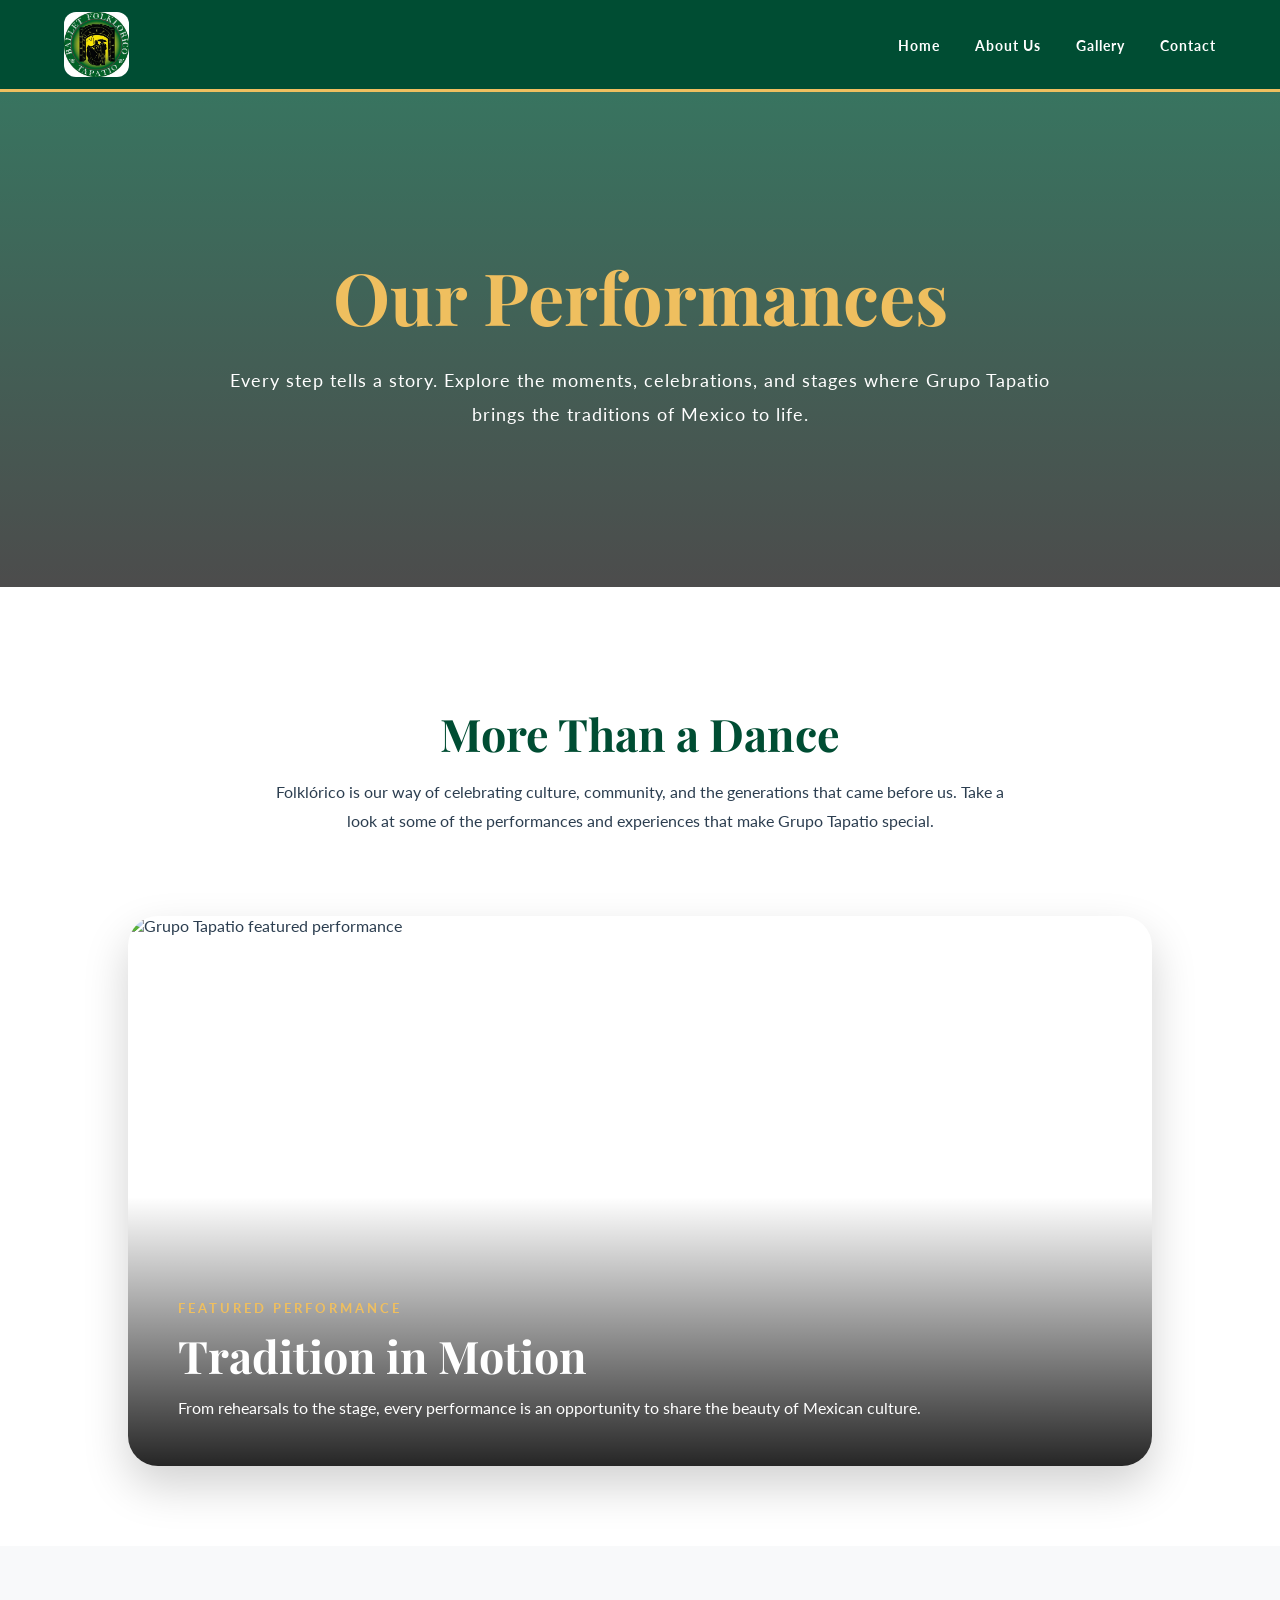
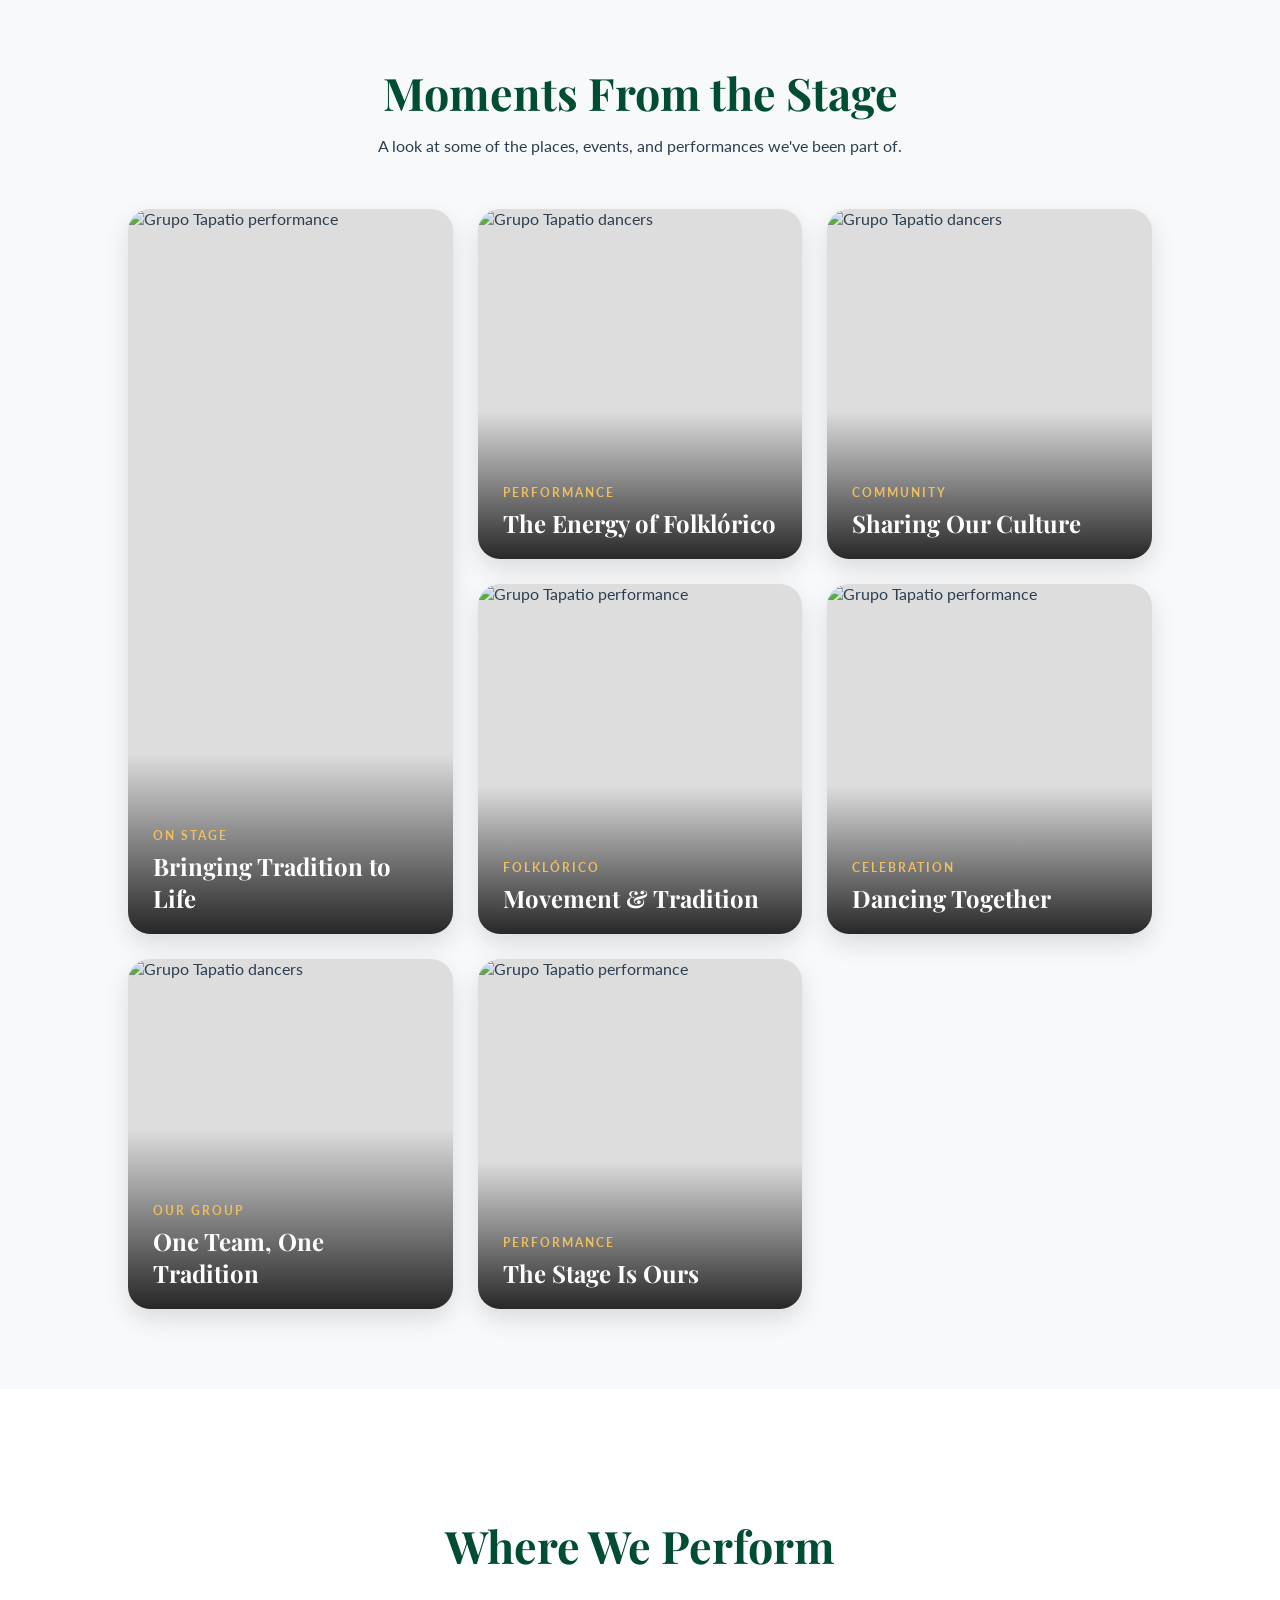
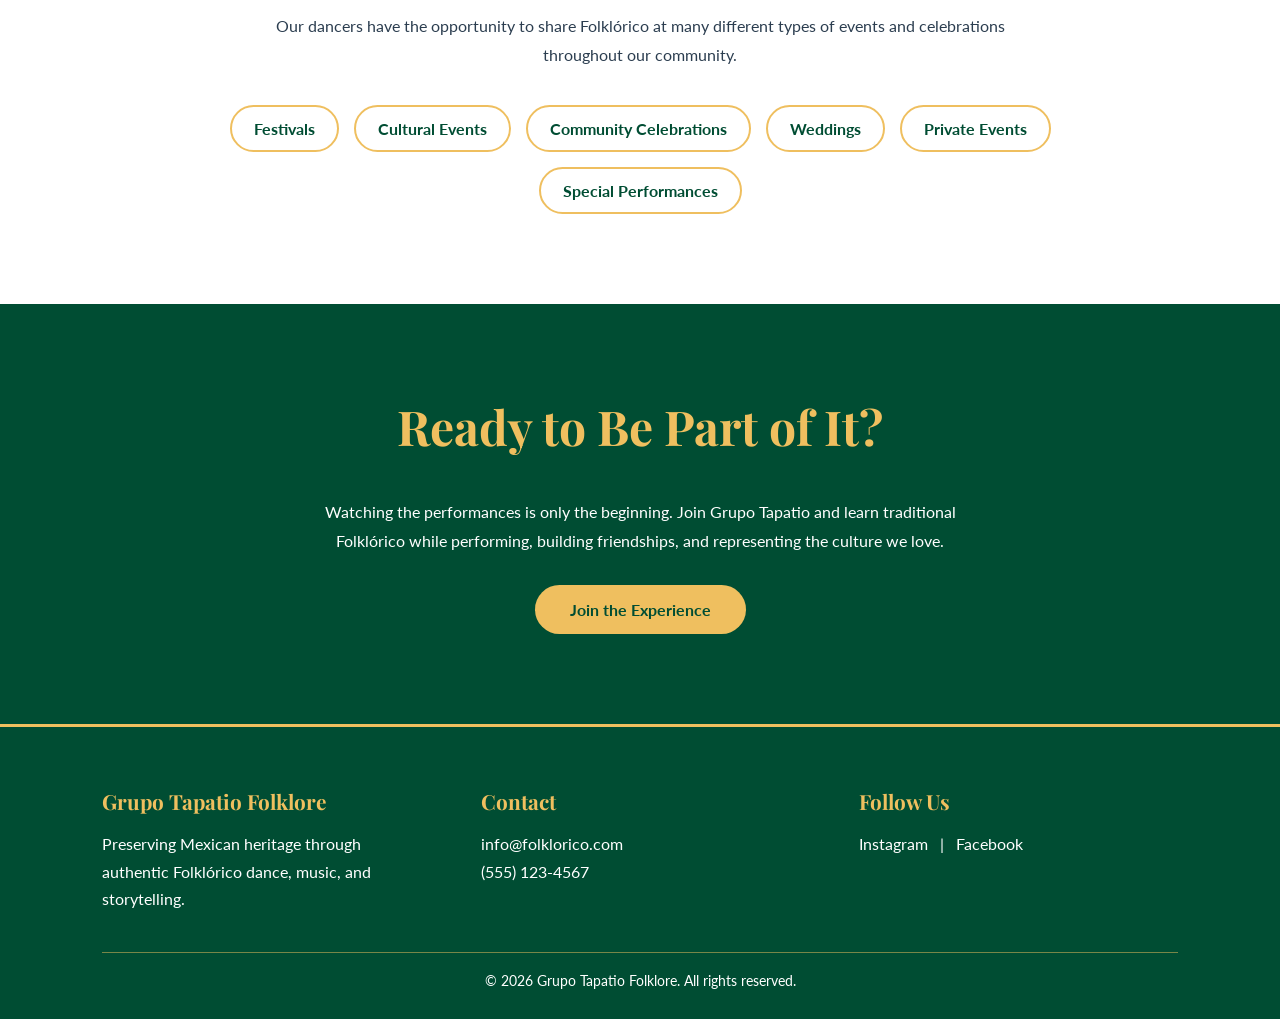
==== gallery.html @ d7c3dd2e "Update and rename style.css to gallery.html" ====
<!DOCTYPE html>
<html lang="en">

<head>

    <meta charset="UTF-8">

    <title>Gallery | Grupo Tapatio Folklore</title>

    <meta name="viewport" content="width=device-width, initial-scale=1.0">

    <!-- Favicon -->
    <link rel="icon" type="image/png" href="favicon.png">

    <!-- Fonts -->
    <link href="https://fonts.googleapis.com/css2?family=Playfair+Display:ital,wght@0,700;1,700&family=Lato:wght@300;400;700&display=swap" rel="stylesheet">


    <style>

        /* =====================================================
           GENERAL
           ===================================================== */

        :root {
            --emerald-green: #004d33;
            --champagne-gold: #efbf5f;
            --slate-silver: #f8f9fa;
            --deep-slate: #2c3e50;
            --white: #ffffff;
            --rounded: 25px;
        }

        * {
            box-sizing: border-box;
        }

        html {
            scroll-behavior: smooth;
        }

        body {
            font-family: 'Lato', sans-serif;
            margin: 0;
            color: var(--deep-slate);
            background: white;
        }


        /* =====================================================
           NAVIGATION
           ===================================================== */

        header {
            background: var(--emerald-green);
            padding: 12px 5%;
            display: flex;
            align-items: center;
            justify-content: space-between;
            border-bottom: 3px solid var(--champagne-gold);
            position: sticky;
            top: 0;
            z-index: 1000;
        }

        .logo-container {
            display: flex;
            align-items: center;
        }

        .logo-container img {
            height: 65px;
            width: auto;
            border-radius: 12px;
            display: block;
        }

        nav {
            display: flex;
            align-items: center;
        }

        nav ul {
            list-style: none;
            display: flex;
            align-items: center;
            gap: 35px;
            margin: 0;
            padding: 0;
        }

        nav li {
            margin: 0;
            padding: 0;
        }

        nav a {
            color: white;
            text-decoration: none;
            font-weight: 700;
            font-size: 0.9rem;
            letter-spacing: 1px;
            padding: 10px 0;
            position: relative;
            transition: 0.3s ease;
        }

        nav a:hover {
            color: var(--champagne-gold);
        }

        nav a::after {
            content: "";
            position: absolute;
            left: 0;
            bottom: 0;
            width: 0;
            height: 2px;
            background: var(--champagne-gold);
            transition: 0.3s ease;
        }

        nav a:hover::after {
            width: 100%;
        }


        /* =====================================================
           GALLERY HERO
           ===================================================== */

        .gallery-hero {
            min-height: 55vh;
            background:
                linear-gradient(
                    rgba(0, 77, 51, 0.78),
                    rgba(0, 0, 0, 0.70)
                ),
                url("gallery-hero.jpg");

            background-size: cover;
            background-position: center;

            display: flex;
            align-items: center;
            justify-content: center;

            text-align: center;
            color: white;
            padding: 60px 20px;
        }

        .gallery-hero-content {
            max-width: 850px;
        }

        .gallery-hero h1 {
            font-family: 'Playfair Display', serif;
            color: var(--champagne-gold);
            font-size: 4.5rem;
            margin: 0 0 20px;
        }

        .gallery-hero p {
            font-size: 1.15rem;
            line-height: 1.8;
            letter-spacing: 1px;
            margin: 0;
        }


        /* =====================================================
           INTRODUCTION
           ===================================================== */

        .gallery-intro {
            padding: 80px 10% 50px;
            text-align: center;
        }

        .gallery-intro h2 {
            font-family: 'Playfair Display', serif;
            color: var(--emerald-green);
            font-size: 2.8rem;
            margin-bottom: 15px;
        }

        .gallery-intro p {
            max-width: 750px;
            margin: 0 auto;
            line-height: 1.8;
            font-size: 1rem;
        }


        /* =====================================================
           FEATURED PERFORMANCE
           ===================================================== */

        .featured-performance {
            padding: 30px 10% 80px;
        }

        .featured-box {
            position: relative;
            max-width: 1200px;
            margin: auto;
            height: 550px;
            overflow: hidden;
            border-radius: 30px;
            box-shadow: 0 20px 45px rgba(0,0,0,0.18);
        }

        .featured-box img {
            width: 100%;
            height: 100%;
            object-fit: cover;
            display: block;
            transition: transform 0.7s ease;
        }

        .featured-box:hover img {
            transform: scale(1.05);
        }

        .featured-overlay {
            position: absolute;
            left: 0;
            right: 0;
            bottom: 0;

            padding: 100px 50px 45px;

            background: linear-gradient(
                transparent,
                rgba(0,0,0,0.85)
            );

            color: white;
        }

        .featured-overlay span {
            color: var(--champagne-gold);
            font-weight: 700;
            letter-spacing: 3px;
            font-size: 0.8rem;
        }

        .featured-overlay h2 {
            color: white;
            font-family: 'Playfair Display', serif;
            font-size: 2.8rem;
            margin: 10px 0;
        }

        .featured-overlay p {
            margin: 0;
            line-height: 1.6;
        }


        /* =====================================================
           PERFORMANCE GALLERY
           ===================================================== */

        .performance-section {
            background: var(--slate-silver);
            padding: 80px 10%;
        }

        .section-title {
            text-align: center;
            margin-bottom: 50px;
        }

        .section-title h2 {
            font-family: 'Playfair Display', serif;
            color: var(--emerald-green);
            font-size: 2.8rem;
            margin-bottom: 10px;
        }

        .section-title p {
            margin: auto;
            max-width: 650px;
            line-height: 1.7;
        }


        /* =====================================================
           PHOTO GRID
           ===================================================== */

        .photo-grid {
            max-width: 1200px;
            margin: auto;

            display: grid;

            grid-template-columns:
                repeat(3, 1fr);

            gap: 25px;
        }


        /* PHOTO CARD */

        .photo-card {
            position: relative;
            height: 350px;
            overflow: hidden;
            border-radius: 22px;
            background: #ddd;
            box-shadow: 0 10px 25px rgba(0,0,0,0.12);
        }

        .photo-card.large {
            grid-row: span 2;
            height: 725px;
        }

        .photo-card img {
            width: 100%;
            height: 100%;
            object-fit: cover;
            display: block;

            transition:
                transform 0.6s ease;
        }

        .photo-card:hover img {
            transform: scale(1.08);
        }


        /* PHOTO OVERLAY */

        .photo-overlay {
            position: absolute;
            left: 0;
            right: 0;
            bottom: 0;

            padding: 70px 25px 25px;

            background: linear-gradient(
                transparent,
                rgba(0,0,0,0.85)
            );

            color: white;

            transform: translateY(5px);
            transition: 0.3s ease;
        }

        .photo-card:hover .photo-overlay {
            transform: translateY(0);
        }

        .photo-overlay span {
            color: var(--champagne-gold);
            font-size: 0.75rem;
            font-weight: 700;
            letter-spacing: 2px;
        }

        .photo-overlay h3 {
            font-family: 'Playfair Display', serif;
            font-size: 1.5rem;
            margin: 7px 0 0;
        }


        /* =====================================================
           EVENTS SECTION
           ===================================================== */

        .events-section {
            padding: 90px 10%;
            text-align: center;
        }

        .events-section h2 {
            font-family: 'Playfair Display', serif;
            color: var(--emerald-green);
            font-size: 2.8rem;
        }

        .events-section p {
            max-width: 750px;
            margin: auto;
            line-height: 1.8;
        }

        .event-tags {
            margin-top: 35px;

            display: flex;
            justify-content: center;
            flex-wrap: wrap;
            gap: 15px;
        }

        .event-tag {
            border: 2px solid var(--champagne-gold);
            color: var(--emerald-green);
            padding: 12px 22px;
            border-radius: 50px;
            font-weight: 700;
        }


        /* =====================================================
           JOIN SECTION
           ===================================================== */

        .join-section {
            background: var(--emerald-green);
            color: white;
            padding: 90px 10%;
            text-align: center;
        }

        .join-section h2 {
            color: var(--champagne-gold);
            font-family: 'Playfair Display', serif;
            font-size: 3rem;
            margin-top: 0;
        }

        .join-section p {
            max-width: 700px;
            margin: 0 auto;
            line-height: 1.8;
        }

        .join-button {
            display: inline-block;
            margin-top: 30px;

            background: var(--champagne-gold);
            color: var(--emerald-green);

            padding: 15px 35px;
            border-radius: 50px;

            text-decoration: none;
            font-weight: 700;

            transition: 0.3s ease;
        }

        .join-button:hover {
            background: white;
            transform: translateY(-3px);
        }


        /* =====================================================
           FOOTER
           ===================================================== */

        footer {
            background: var(--emerald-green);
            color: white;
            padding: 60px 8% 30px;
            border-top: 3px solid var(--champagne-gold);
        }

        .footer-grid {
            max-width: 1200px;
            margin: 0 auto;

            display: grid;
            grid-template-columns: repeat(3, 1fr);

            gap: 60px;
        }

        .footer-grid h4 {
            color: var(--champagne-gold);
            font-family: 'Playfair Display', serif;
            font-size: 1.3rem;
            margin: 0 0 15px;
        }

        .footer-grid p {
            color: white;
            line-height: 1.7;
            margin: 0;
        }

        .footer-grid a {
            color: white;
            text-decoration: none;
            transition: 0.3s ease;
        }

        .footer-grid a:hover {
            color: var(--champagne-gold);
        }

        .footer-bottom {
            max-width: 1200px;
            margin: 40px auto 0;
            padding-top: 20px;

            border-top:
                1px solid
                rgba(239,191,95,0.5);

            text-align: center;
            font-size: 0.85rem;
        }


        /* =====================================================
           MOBILE
           ===================================================== */

        @media (max-width: 768px) {

            header {
                flex-direction: column;
                gap: 15px;
            }

            .logo-container img {
                height: 60px;
            }

            nav ul {
                gap: 18px;
                flex-wrap: wrap;
                justify-content: center;
            }

            nav a {
                font-size: 0.75rem;
            }

            .gallery-hero h1 {
                font-size: 3rem;
            }

            .gallery-hero {
                min-height: 45vh;
            }

            .featured-box {
                height: 400px;
            }

            .featured-overlay {
                padding: 80px 25px 30px;
            }

            .featured-overlay h2 {
                font-size: 2rem;
            }

            .photo-grid {
                grid-template-columns: 1fr;
            }

            .photo-card,
            .photo-card.large {
                height: 350px;
                grid-row: auto;
            }

            .footer-grid {
                grid-template-columns: 1fr;
                text-align: center;
                gap: 30px;
            }

        }

    </style>

</head>


<body>


    <!-- =====================================================
         NAVIGATION
         ===================================================== -->

    <header>

        <div class="logo-container">

            <img
                src="Logo Tapatio.jpg"
                alt="Grupo Tapatio Folklore Logo">

        </div>


        <nav>

            <ul>

                <li>
                    <a href="index.html">
                        Home
                    </a>
                </li>

                <li>
                    <a href="about.html">
                        About Us
                    </a>
                </li>

                <li>
                    <a href="gallery.html">
                        Gallery
                    </a>
                </li>

                <li>
                    <a href="contact.html">
                        Contact
                    </a>
                </li>

            </ul>

        </nav>

    </header>


    <!-- =====================================================
         GALLERY HERO
         ===================================================== -->

    <section class="gallery-hero">

        <div class="gallery-hero-content">

            <h1>
                Our Performances
            </h1>

            <p>
                Every step tells a story. Explore the moments,
                celebrations, and stages where Grupo Tapatio
                brings the traditions of Mexico to life.
            </p>

        </div>

    </section>


    <!-- =====================================================
         INTRODUCTION
         ===================================================== -->

    <section class="gallery-intro">

        <h2>
            More Than a Dance
        </h2>

        <p>
            Folklórico is our way of celebrating culture,
            community, and the generations that came before us.
            Take a look at some of the performances and
            experiences that make Grupo Tapatio special.
        </p>

    </section>


    <!-- =====================================================
         FEATURED PERFORMANCE
         ===================================================== -->

    <section class="featured-performance">

        <div class="featured-box">

            <img
                src="gallery-featured.jpg"
                alt="Grupo Tapatio featured performance">

            <div class="featured-overlay">

                <span>
                    FEATURED PERFORMANCE
                </span>

                <h2>
                    Tradition in Motion
                </h2>

                <p>
                    From rehearsals to the stage, every
                    performance is an opportunity to share
                    the beauty of Mexican culture.
                </p>

            </div>

        </div>

    </section>


    <!-- =====================================================
         PERFORMANCE GALLERY
         ===================================================== -->

    <section class="performance-section">

        <div class="section-title">

            <h2>
                Moments From the Stage
            </h2>

            <p>
                A look at some of the places, events,
                and performances we've been part of.
            </p>

        </div>


        <div class="photo-grid">


            <!-- LARGE PHOTO -->

            <div class="photo-card large">

                <img
                    src="gallery1.jpg"
                    alt="Grupo Tapatio performance">

                <div class="photo-overlay">

                    <span>
                        ON STAGE
                    </span>

                    <h3>
                        Bringing Tradition to Life
                    </h3>

                </div>

            </div>


            <!-- PHOTO 2 -->

            <div class="photo-card">

                <img
                    src="gallery2.jpg"
                    alt="Grupo Tapatio dancers">

                <div class="photo-overlay">

                    <span>
                        PERFORMANCE
                    </span>

                    <h3>
                        The Energy of Folklórico
                    </h3>

                </div>

            </div>


            <!-- PHOTO 3 -->

            <div class="photo-card">

                <img
                    src="gallery3.jpg"
                    alt="Grupo Tapatio dancers">

                <div class="photo-overlay">

                    <span>
                        COMMUNITY
                    </span>

                    <h3>
                        Sharing Our Culture
                    </h3>

                </div>

            </div>


            <!-- PHOTO 4 -->

            <div class="photo-card">

                <img
                    src="gallery4.jpg"
                    alt="Grupo Tapatio performance">

                <div class="photo-overlay">

                    <span>
                        FOLKLÓRICO
                    </span>

                    <h3>
                        Movement & Tradition
                    </h3>

                </div>

            </div>


            <!-- PHOTO 5 -->

            <div class="photo-card">

                <img
                    src="gallery5.jpg"
                    alt="Grupo Tapatio performance">

                <div class="photo-overlay">

                    <span>
                        CELEBRATION
                    </span>

                    <h3>
                        Dancing Together
                    </h3>

                </div>

            </div>


            <!-- PHOTO 6 -->

            <div class="photo-card">

                <img
                    src="gallery6.jpg"
                    alt="Grupo Tapatio dancers">

                <div class="photo-overlay">

                    <span>
                        OUR GROUP
                    </span>

                    <h3>
                        One Team, One Tradition
                    </h3>

                </div>

            </div>


            <!-- PHOTO 7 -->

            <div class="photo-card">

                <img
                    src="gallery7.jpg"
                    alt="Grupo Tapatio performance">

                <div class="photo-overlay">

                    <span>
                        PERFORMANCE
                    </span>

                    <h3>
                        The Stage Is Ours
                    </h3>

                </div>

            </div>


        </div>

    </section>


    <!-- =====================================================
         EVENTS
         ===================================================== -->

    <section class="events-section">

        <h2>
            Where We Perform
        </h2>

        <p>
            Our dancers have the opportunity to share
            Folklórico at many different types of events
            and celebrations throughout our community.
        </p>


        <div class="event-tags">

            <span class="event-tag">
                Festivals
            </span>

            <span class="event-tag">
                Cultural Events
            </span>

            <span class="event-tag">
                Community Celebrations
            </span>

            <span class="event-tag">
                Weddings
            </span>

            <span class="event-tag">
                Private Events
            </span>

            <span class="event-tag">
                Special Performances
            </span>

        </div>

    </section>


    <!-- =====================================================
         JOIN US
         ===================================================== -->

    <section class="join-section">

        <h2>
            Ready to Be Part of It?
        </h2>

        <p>
            Watching the performances is only the beginning.
            Join Grupo Tapatio and learn traditional
            Folklórico while performing, building friendships,
            and representing the culture we love.
        </p>


        <a
            href="contact.html"
            class="join-button">

            Join the Experience

        </a>

    </section>


    <!-- =====================================================
         FOOTER
         ===================================================== -->

    <footer>

        <div class="footer-grid">


            <div>

                <h4>
                    Grupo Tapatio Folklore
                </h4>

                <p>
                    Preserving Mexican heritage through
                    authentic Folklórico dance, music,
                    and storytelling.
                </p>

            </div>


            <div>

                <h4>
                    Contact
                </h4>

                <p>
                    info@folklorico.com<br>
                    (555) 123-4567
                </p>

            </div>


            <div>

                <h4>
                    Follow Us
                </h4>

                <p>

                    <a href="#">
                        Instagram
                    </a>

                    &nbsp; | &nbsp;

                    <a href="#">
                        Facebook
                    </a>

                </p>

            </div>


        </div>


        <div class="footer-bottom">

            © 2026 Grupo Tapatio Folklore. All rights reserved.

        </div>

    </footer>


</body>

</html>
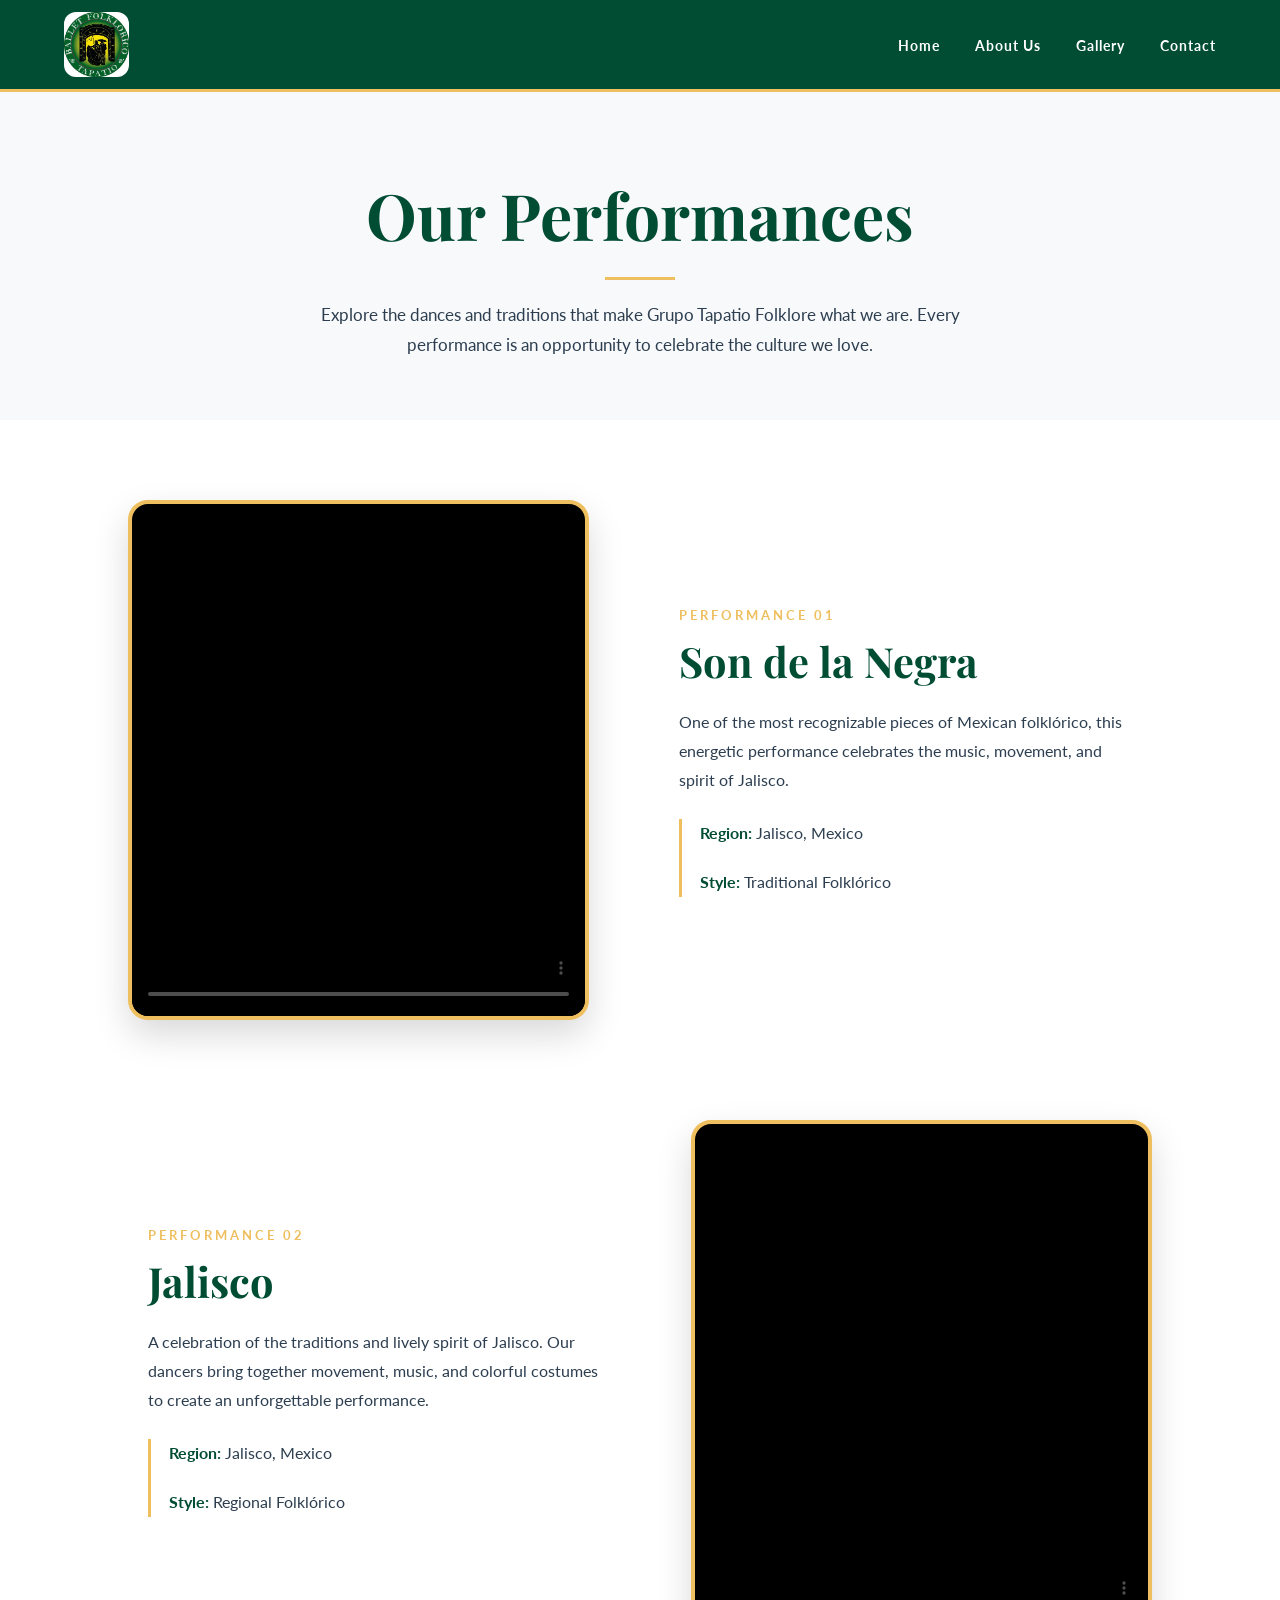
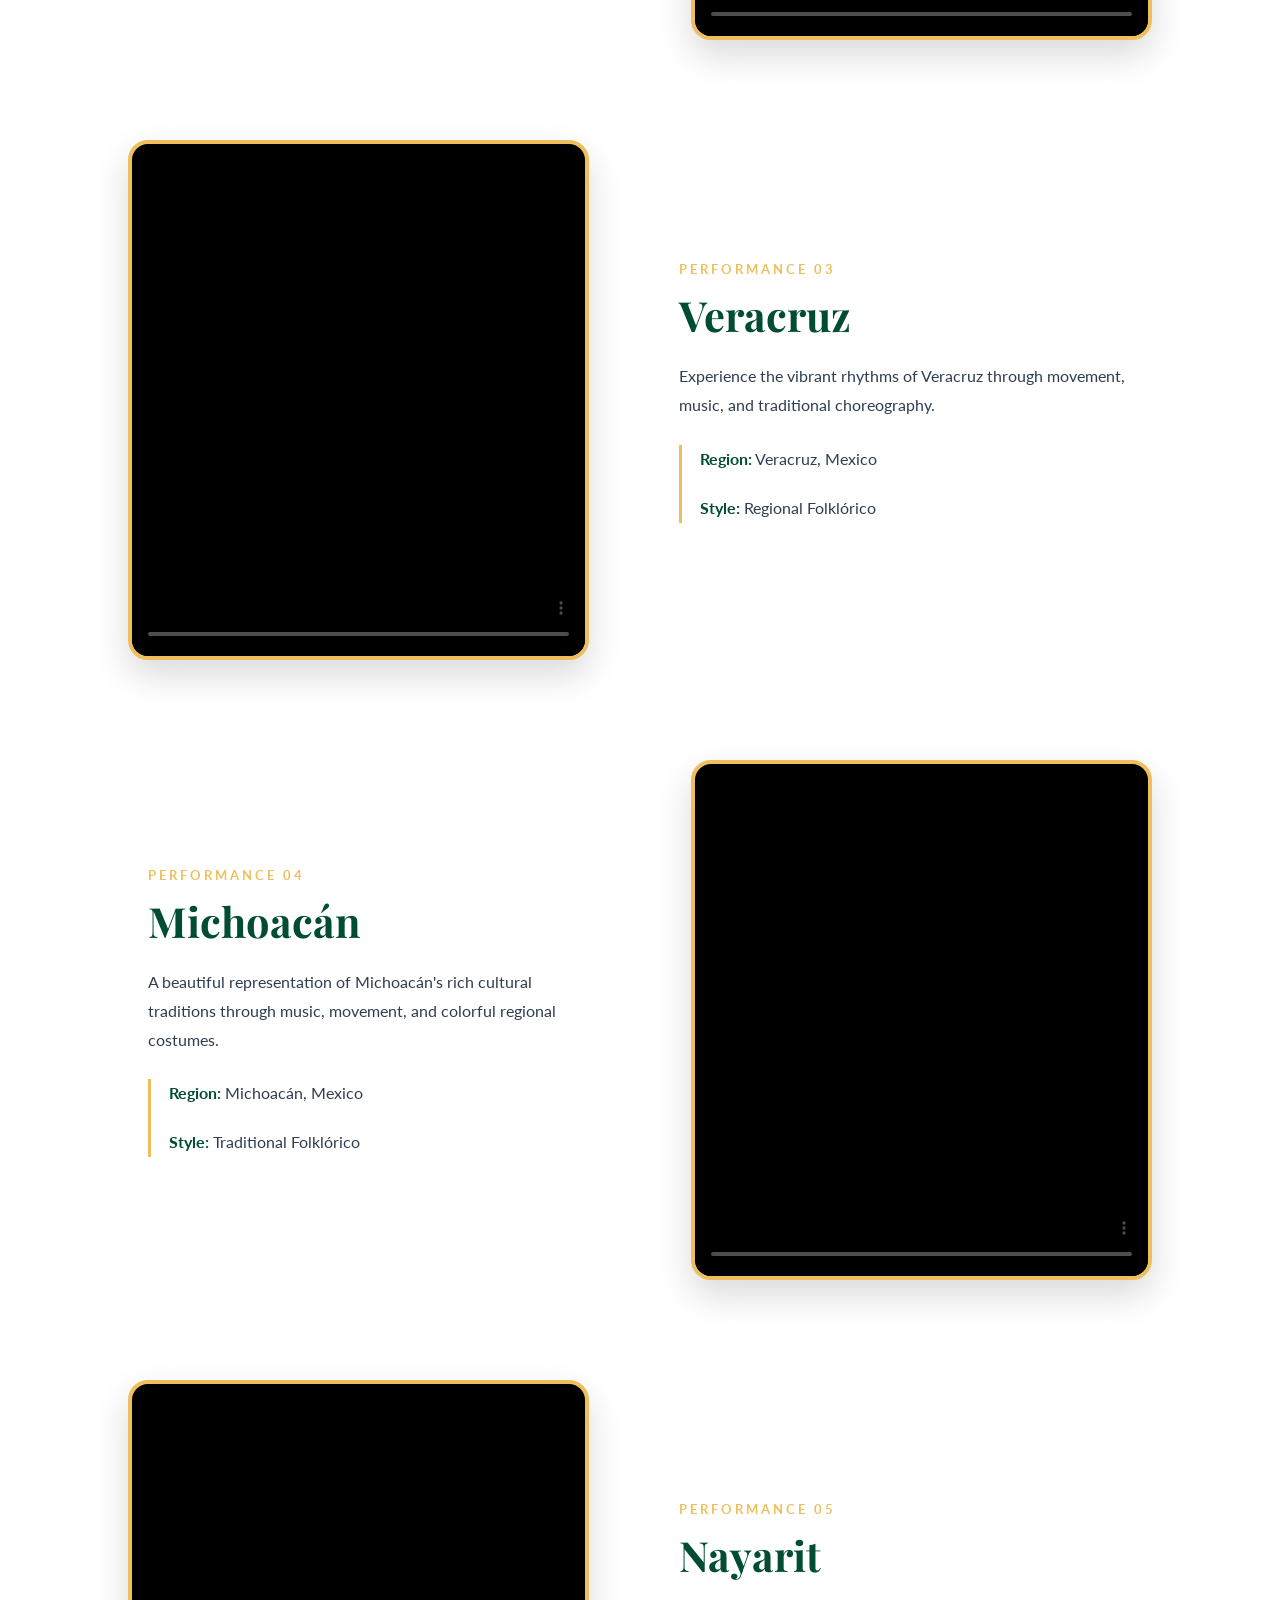
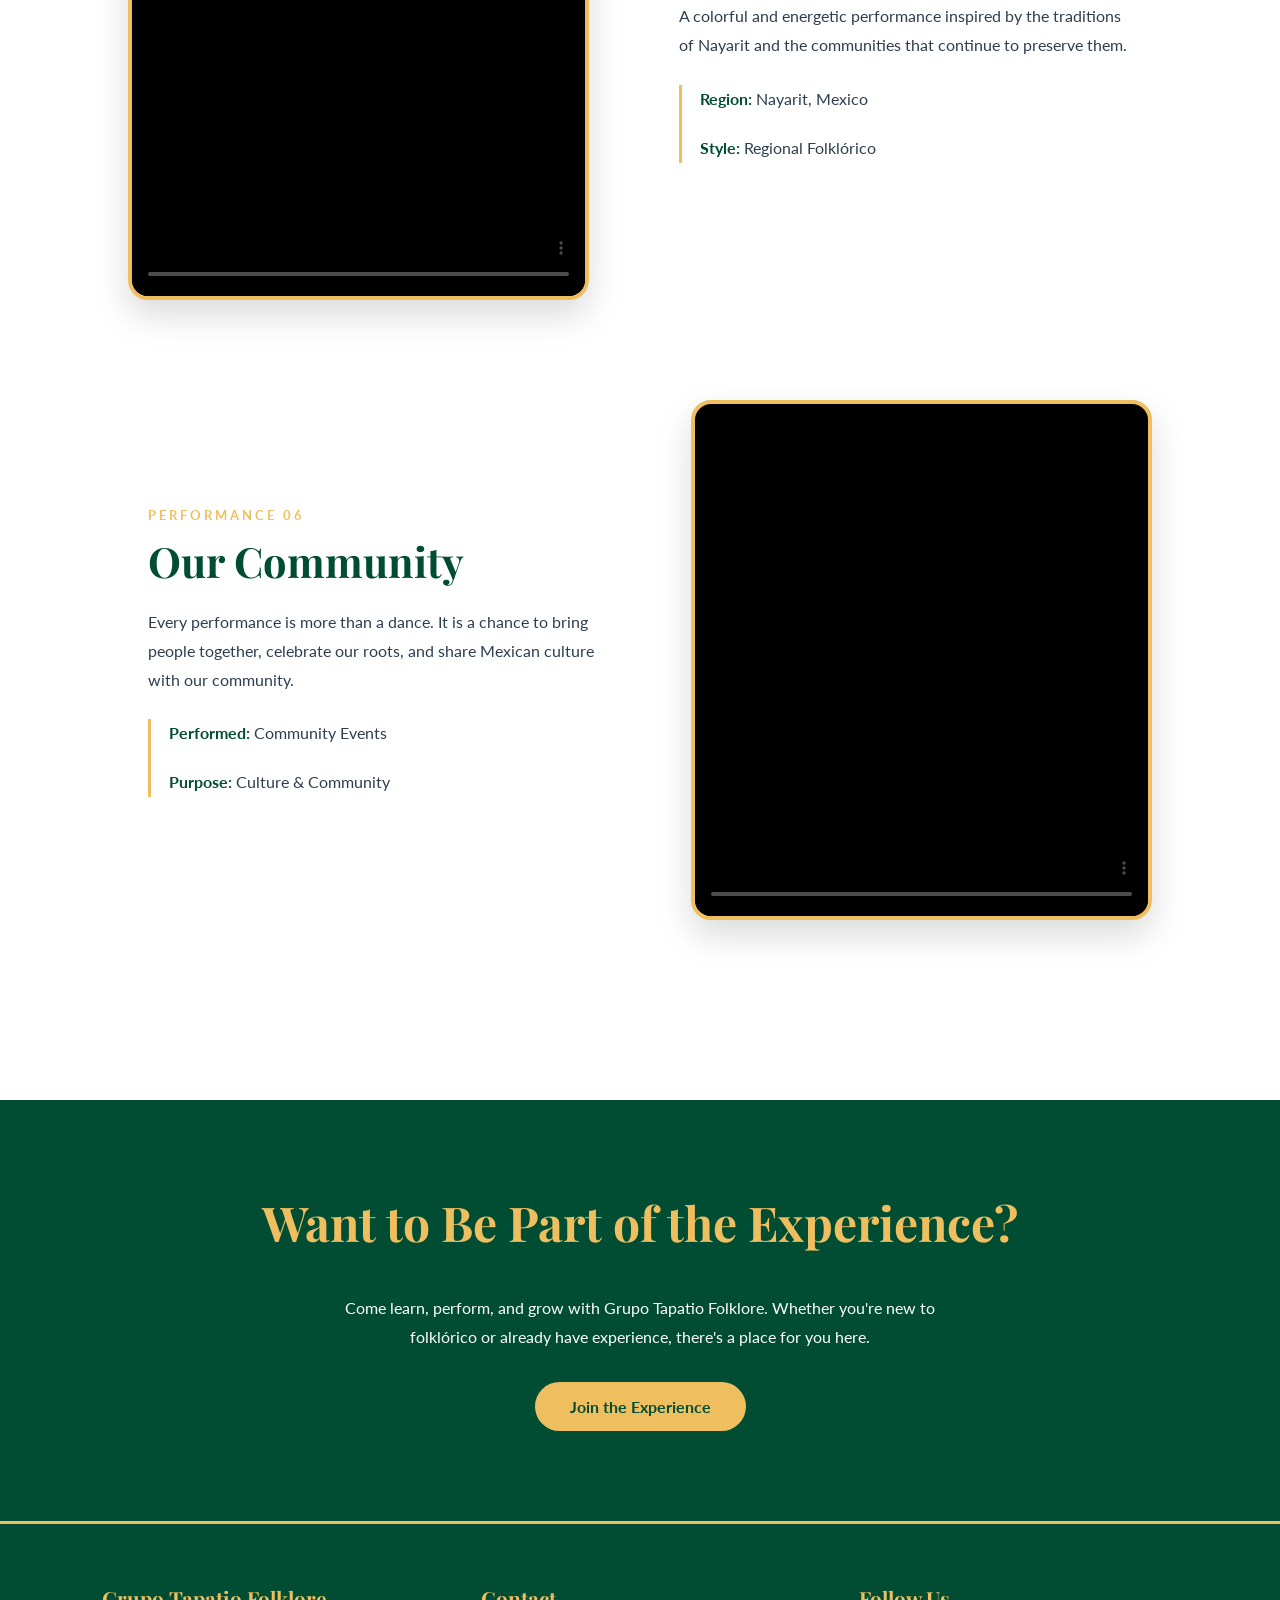
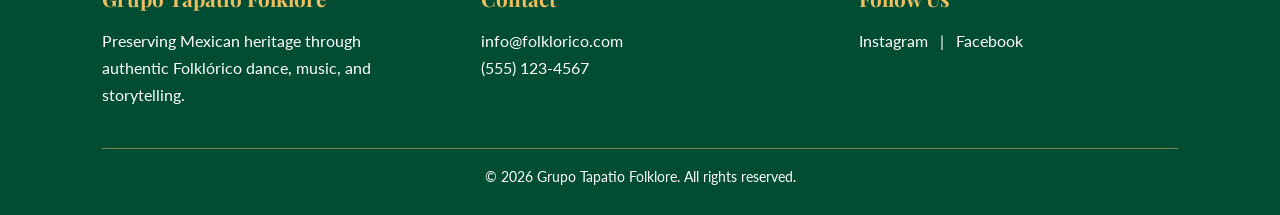
==== commit dca12359: "Update gallery.html" ====
--- a/gallery.html
+++ b/gallery.html
@@ -28,7 +28,6 @@
             --slate-silver: #f8f9fa;
             --deep-slate: #2c3e50;
             --white: #ffffff;
-            --rounded: 25px;
         }
 
         * {
@@ -40,15 +39,15 @@
         }
 
         body {
+            margin: 0;
             font-family: 'Lato', sans-serif;
-            margin: 0;
             color: var(--deep-slate);
             background: white;
         }
 
 
         /* =====================================================
-           NAVIGATION
+           NAVIGATION BAR
            ===================================================== */
 
         header {
@@ -63,21 +62,11 @@
             z-index: 1000;
         }
 
-        .logo-container {
-            display: flex;
-            align-items: center;
-        }
-
         .logo-container img {
             height: 65px;
             width: auto;
+            display: block;
             border-radius: 12px;
-            display: block;
-        }
-
-        nav {
-            display: flex;
-            align-items: center;
         }
 
         nav ul {
@@ -89,18 +78,12 @@
             padding: 0;
         }
 
-        nav li {
-            margin: 0;
-            padding: 0;
-        }
-
         nav a {
             color: white;
             text-decoration: none;
             font-weight: 700;
             font-size: 0.9rem;
             letter-spacing: 1px;
-            padding: 10px 0;
             position: relative;
             transition: 0.3s ease;
         }
@@ -113,7 +96,7 @@
             content: "";
             position: absolute;
             left: 0;
-            bottom: 0;
+            bottom: -7px;
             width: 0;
             height: 2px;
             background: var(--champagne-gold);
@@ -126,290 +109,157 @@
 
 
         /* =====================================================
-           GALLERY HERO
+           PAGE INTRO
            ===================================================== */
 
-        .gallery-hero {
-            min-height: 55vh;
-            background:
-                linear-gradient(
-                    rgba(0, 77, 51, 0.78),
-                    rgba(0, 0, 0, 0.70)
-                ),
-                url("gallery-hero.jpg");
-
-            background-size: cover;
-            background-position: center;
-
-            display: flex;
-            align-items: center;
-            justify-content: center;
-
+        .page-intro {
             text-align: center;
-            color: white;
-            padding: 60px 20px;
-        }
-
-        .gallery-hero-content {
-            max-width: 850px;
-        }
-
-        .gallery-hero h1 {
-            font-family: 'Playfair Display', serif;
-            color: var(--champagne-gold);
-            font-size: 4.5rem;
-            margin: 0 0 20px;
-        }
-
-        .gallery-hero p {
-            font-size: 1.15rem;
-            line-height: 1.8;
-            letter-spacing: 1px;
-            margin: 0;
-        }
-
-
-        /* =====================================================
-           INTRODUCTION
-           ===================================================== */
-
-        .gallery-intro {
-            padding: 80px 10% 50px;
-            text-align: center;
-        }
-
-        .gallery-intro h2 {
+            padding: 80px 20px 60px;
+            background: var(--slate-silver);
+        }
+
+        .page-intro h1 {
             font-family: 'Playfair Display', serif;
             color: var(--emerald-green);
-            font-size: 2.8rem;
-            margin-bottom: 15px;
-        }
-
-        .gallery-intro p {
-            max-width: 750px;
-            margin: 0 auto;
+            font-size: 4rem;
+            margin: 0 0 15px;
+        }
+
+        .gold-line {
+            width: 70px;
+            height: 3px;
+            background: var(--champagne-gold);
+            margin: 20px auto;
+        }
+
+        .page-intro p {
+            max-width: 650px;
+            margin: auto;
             line-height: 1.8;
-            font-size: 1rem;
+            font-size: 1.05rem;
         }
 
 
         /* =====================================================
-           FEATURED PERFORMANCE
+           PERFORMANCE MENU
            ===================================================== */
 
-        .featured-performance {
-            padding: 30px 10% 80px;
-        }
-
-        .featured-box {
-            position: relative;
-            max-width: 1200px;
-            margin: auto;
-            height: 550px;
-            overflow: hidden;
-            border-radius: 30px;
-            box-shadow: 0 20px 45px rgba(0,0,0,0.18);
-        }
-
-        .featured-box img {
+        .performance-menu {
+            padding: 80px 10%;
+        }
+
+
+        /* =====================================================
+           PERFORMANCE ROW
+           ===================================================== */
+
+        .performance {
+            max-width: 1100px;
+            margin: 0 auto 100px;
+
+            display: grid;
+            grid-template-columns: 45% 1fr;
+
+            gap: 70px;
+
+            align-items: center;
+        }
+
+
+        /* VIDEO */
+
+        .performance-video {
             width: 100%;
-            height: 100%;
+            height: 520px;
+
             object-fit: cover;
-            display: block;
-            transition: transform 0.7s ease;
-        }
-
-        .featured-box:hover img {
-            transform: scale(1.05);
-        }
-
-        .featured-overlay {
-            position: absolute;
-            left: 0;
-            right: 0;
-            bottom: 0;
-
-            padding: 100px 50px 45px;
-
-            background: linear-gradient(
-                transparent,
-                rgba(0,0,0,0.85)
-            );
-
-            color: white;
-        }
-
-        .featured-overlay span {
+
+            border-radius: 20px;
+
+            border: 4px solid var(--champagne-gold);
+
+            background: black;
+
+            box-shadow:
+                0 15px 35px rgba(0,0,0,0.15);
+        }
+
+
+        /* TEXT */
+
+        .performance-info {
+            padding: 20px;
+        }
+
+        .performance-number {
             color: var(--champagne-gold);
             font-weight: 700;
+            font-size: 0.8rem;
             letter-spacing: 3px;
-            font-size: 0.8rem;
-        }
-
-        .featured-overlay h2 {
-            color: white;
+        }
+
+        .performance-info h2 {
             font-family: 'Playfair Display', serif;
-            font-size: 2.8rem;
-            margin: 10px 0;
-        }
-
-        .featured-overlay p {
-            margin: 0;
-            line-height: 1.6;
+
+            color: var(--emerald-green);
+
+            font-size: 2.6rem;
+
+            margin: 10px 0 20px;
+        }
+
+        .performance-info p {
+            font-size: 1rem;
+            line-height: 1.8;
+
+            margin-bottom: 20px;
+        }
+
+
+        /* SMALL INFORMATION */
+
+        .performance-details {
+            border-left: 3px solid var(--champagne-gold);
+
+            padding-left: 18px;
+
+            margin-top: 25px;
+        }
+
+        .performance-details strong {
+            color: var(--emerald-green);
         }
 
 
         /* =====================================================
-           PERFORMANCE GALLERY
+           ALTERNATING ROWS
            ===================================================== */
 
-        .performance-section {
-            background: var(--slate-silver);
-            padding: 80px 10%;
-        }
-
-        .section-title {
-            text-align: center;
-            margin-bottom: 50px;
-        }
-
-        .section-title h2 {
-            font-family: 'Playfair Display', serif;
-            color: var(--emerald-green);
-            font-size: 2.8rem;
-            margin-bottom: 10px;
-        }
-
-        .section-title p {
-            margin: auto;
-            max-width: 650px;
-            line-height: 1.7;
+        /* EVEN ROWS */
+
+        .performance:nth-child(even) {
+            grid-template-columns: 1fr 45%;
+        }
+
+        .performance:nth-child(even) .performance-video {
+            grid-column: 2;
+            grid-row: 1;
+        }
+
+        .performance:nth-child(even) .performance-info {
+            grid-column: 1;
+            grid-row: 1;
         }
 
 
         /* =====================================================
-           PHOTO GRID
+           DIVIDER
            ===================================================== */
 
-        .photo-grid {
-            max-width: 1200px;
-            margin: auto;
-
-            display: grid;
-
-            grid-template-columns:
-                repeat(3, 1fr);
-
-            gap: 25px;
-        }
-
-
-        /* PHOTO CARD */
-
-        .photo-card {
-            position: relative;
-            height: 350px;
-            overflow: hidden;
-            border-radius: 22px;
-            background: #ddd;
-            box-shadow: 0 10px 25px rgba(0,0,0,0.12);
-        }
-
-        .photo-card.large {
-            grid-row: span 2;
-            height: 725px;
-        }
-
-        .photo-card img {
-            width: 100%;
-            height: 100%;
-            object-fit: cover;
-            display: block;
-
-            transition:
-                transform 0.6s ease;
-        }
-
-        .photo-card:hover img {
-            transform: scale(1.08);
-        }
-
-
-        /* PHOTO OVERLAY */
-
-        .photo-overlay {
+        .performance:not(:last-child)::after {
+            content: "";
+
             position: absolute;
-            left: 0;
-            right: 0;
-            bottom: 0;
-
-            padding: 70px 25px 25px;
-
-            background: linear-gradient(
-                transparent,
-                rgba(0,0,0,0.85)
-            );
-
-            color: white;
-
-            transform: translateY(5px);
-            transition: 0.3s ease;
-        }
-
-        .photo-card:hover .photo-overlay {
-            transform: translateY(0);
-        }
-
-        .photo-overlay span {
-            color: var(--champagne-gold);
-            font-size: 0.75rem;
-            font-weight: 700;
-            letter-spacing: 2px;
-        }
-
-        .photo-overlay h3 {
-            font-family: 'Playfair Display', serif;
-            font-size: 1.5rem;
-            margin: 7px 0 0;
-        }
-
-
-        /* =====================================================
-           EVENTS SECTION
-           ===================================================== */
-
-        .events-section {
-            padding: 90px 10%;
-            text-align: center;
-        }
-
-        .events-section h2 {
-            font-family: 'Playfair Display', serif;
-            color: var(--emerald-green);
-            font-size: 2.8rem;
-        }
-
-        .events-section p {
-            max-width: 750px;
-            margin: auto;
-            line-height: 1.8;
-        }
-
-        .event-tags {
-            margin-top: 35px;
-
-            display: flex;
-            justify-content: center;
-            flex-wrap: wrap;
-            gap: 15px;
-        }
-
-        .event-tag {
-            border: 2px solid var(--champagne-gold);
-            color: var(--emerald-green);
-            padding: 12px 22px;
-            border-radius: 50px;
-            font-weight: 700;
         }
 
 
@@ -419,35 +269,47 @@
 
         .join-section {
             background: var(--emerald-green);
+
             color: white;
-            padding: 90px 10%;
+
             text-align: center;
+
+            padding: 90px 20px;
         }
 
         .join-section h2 {
+            font-family: 'Playfair Display', serif;
+
             color: var(--champagne-gold);
-            font-family: 'Playfair Display', serif;
+
             font-size: 3rem;
+
             margin-top: 0;
         }
 
         .join-section p {
-            max-width: 700px;
-            margin: 0 auto;
+            max-width: 650px;
+
+            margin: auto;
+
             line-height: 1.8;
         }
 
         .join-button {
             display: inline-block;
+
             margin-top: 30px;
 
+            padding: 15px 35px;
+
             background: var(--champagne-gold);
+
             color: var(--emerald-green);
 
-            padding: 15px 35px;
+            text-decoration: none;
+
             border-radius: 50px;
 
-            text-decoration: none;
             font-weight: 700;
 
             transition: 0.3s ease;
@@ -455,7 +317,6 @@
 
         .join-button:hover {
             background: white;
-            transform: translateY(-3px);
         }
 
 
@@ -465,37 +326,48 @@
 
         footer {
             background: var(--emerald-green);
+
             color: white;
+
             padding: 60px 8% 30px;
+
             border-top: 3px solid var(--champagne-gold);
         }
 
         .footer-grid {
             max-width: 1200px;
-            margin: 0 auto;
+
+            margin: auto;
 
             display: grid;
-            grid-template-columns: repeat(3, 1fr);
+
+            grid-template-columns:
+                repeat(3, 1fr);
 
             gap: 60px;
         }
 
         .footer-grid h4 {
             color: var(--champagne-gold);
+
             font-family: 'Playfair Display', serif;
+
             font-size: 1.3rem;
+
             margin: 0 0 15px;
         }
 
         .footer-grid p {
-            color: white;
             line-height: 1.7;
+
             margin: 0;
         }
 
         .footer-grid a {
             color: white;
+
             text-decoration: none;
+
             transition: 0.3s ease;
         }
 
@@ -505,7 +377,9 @@
 
         .footer-bottom {
             max-width: 1200px;
+
             margin: 40px auto 0;
+
             padding-top: 20px;
 
             border-top:
@@ -513,6 +387,7 @@
                 rgba(239,191,95,0.5);
 
             text-align: center;
+
             font-size: 0.85rem;
         }
 
@@ -526,10 +401,6 @@
             header {
                 flex-direction: column;
                 gap: 15px;
-            }
-
-            .logo-container img {
-                height: 60px;
             }
 
             nav ul {
@@ -538,46 +409,59 @@
                 justify-content: center;
             }
 
-            nav a {
-                font-size: 0.75rem;
-            }
-
-            .gallery-hero h1 {
+            .page-intro h1 {
                 font-size: 3rem;
             }
 
-            .gallery-hero {
-                min-height: 45vh;
+            .performance,
+            .performance:nth-child(even) {
+
+                display: flex;
+
+                flex-direction: column;
+
+                gap: 30px;
+
+                margin-bottom: 70px;
             }
 
-            .featured-box {
-                height: 400px;
+            .performance-video {
+
+                height: 450px;
+
+                width: 100%;
             }
 
-            .featured-overlay {
-                padding: 80px 25px 30px;
+            .performance-info {
+
+                padding: 0;
+
             }
 
-            .featured-overlay h2 {
-                font-size: 2rem;
+            .performance:nth-child(even)
+            .performance-video {
+
+                order: 1;
+
             }
 
-            .photo-grid {
+            .performance:nth-child(even)
+            .performance-info {
+
+                order: 2;
+
+            }
+
+            .footer-grid {
+
                 grid-template-columns: 1fr;
+
+                text-align: center;
+
+                gap: 30px;
+
             }
 
-            .photo-card,
-            .photo-card.large {
-                height: 350px;
-                grid-row: auto;
-            }
-
-            .footer-grid {
-                grid-template-columns: 1fr;
-                text-align: center;
-                gap: 30px;
-            }
-
         }
 
     </style>
@@ -588,471 +472,554 @@
 <body>
 
 
-    <!-- =====================================================
-         NAVIGATION
-         ===================================================== -->
-
-    <header>
-
-        <div class="logo-container">
-
-            <img
-                src="Logo Tapatio.jpg"
-                alt="Grupo Tapatio Folklore Logo">
+<!-- =====================================================
+     NAVIGATION
+     ===================================================== -->
+
+<header>
+
+    <div class="logo-container">
+
+        <img
+            src="Logo Tapatio.jpg"
+            alt="Grupo Tapatio Folklore Logo">
+
+    </div>
+
+
+    <nav>
+
+        <ul>
+
+            <li>
+                <a href="index.html">
+                    Home
+                </a>
+            </li>
+
+            <li>
+                <a href="about.html">
+                    About Us
+                </a>
+            </li>
+
+            <li>
+                <a href="gallery.html">
+                    Gallery
+                </a>
+            </li>
+
+            <li>
+                <a href="contact.html">
+                    Contact
+                </a>
+            </li>
+
+        </ul>
+
+    </nav>
+
+</header>
+
+
+
+<!-- =====================================================
+     PAGE INTRO
+     ===================================================== -->
+
+<section class="page-intro">
+
+    <h1>
+        Our Performances
+    </h1>
+
+    <div class="gold-line"></div>
+
+    <p>
+
+        Explore the dances and traditions that
+        make Grupo Tapatio Folklore what we are.
+        Every performance is an opportunity to
+        celebrate the culture we love.
+
+    </p>
+
+</section>
+
+
+
+<!-- =====================================================
+     PERFORMANCE MENU
+     ===================================================== -->
+
+<section class="performance-menu">
+
+
+    <!-- =================================================
+         PERFORMANCE 1
+         VIDEO LEFT / TEXT RIGHT
+         ================================================= -->
+
+    <div class="performance">
+
+        <video
+            class="performance-video"
+            controls
+            poster="performance1.jpg">
+
+            <source
+                src="performance1.mp4"
+                type="video/mp4">
+
+        </video>
+
+
+        <div class="performance-info">
+
+            <span class="performance-number">
+                PERFORMANCE 01
+            </span>
+
+            <h2>
+                Son de la Negra
+            </h2>
+
+            <p>
+
+                One of the most recognizable pieces
+                of Mexican folklórico, this energetic
+                performance celebrates the music,
+                movement, and spirit of Jalisco.
+
+            </p>
+
+
+            <div class="performance-details">
+
+                <p>
+                    <strong>Region:</strong>
+                    Jalisco, Mexico
+                </p>
+
+                <p>
+                    <strong>Style:</strong>
+                    Traditional Folklórico
+                </p>
+
+            </div>
 
         </div>
 
-
-        <nav>
-
-            <ul>
-
-                <li>
-                    <a href="index.html">
-                        Home
-                    </a>
-                </li>
-
-                <li>
-                    <a href="about.html">
-                        About Us
-                    </a>
-                </li>
-
-                <li>
-                    <a href="gallery.html">
-                        Gallery
-                    </a>
-                </li>
-
-                <li>
-                    <a href="contact.html">
-                        Contact
-                    </a>
-                </li>
-
-            </ul>
-
-        </nav>
-
-    </header>
-
-
-    <!-- =====================================================
-         GALLERY HERO
-         ===================================================== -->
-
-    <section class="gallery-hero">
-
-        <div class="gallery-hero-content">
-
-            <h1>
-                Our Performances
-            </h1>
+    </div>
+
+
+
+    <!-- =================================================
+         PERFORMANCE 2
+         TEXT LEFT / VIDEO RIGHT
+         ================================================= -->
+
+    <div class="performance">
+
+        <video
+            class="performance-video"
+            controls
+            poster="performance2.jpg">
+
+            <source
+                src="performance2.mp4"
+                type="video/mp4">
+
+        </video>
+
+
+        <div class="performance-info">
+
+            <span class="performance-number">
+                PERFORMANCE 02
+            </span>
+
+            <h2>
+                Jalisco
+            </h2>
 
             <p>
-                Every step tells a story. Explore the moments,
-                celebrations, and stages where Grupo Tapatio
-                brings the traditions of Mexico to life.
+
+                A celebration of the traditions and
+                lively spirit of Jalisco. Our dancers
+                bring together movement, music,
+                and colorful costumes to create
+                an unforgettable performance.
+
             </p>
 
+
+            <div class="performance-details">
+
+                <p>
+                    <strong>Region:</strong>
+                    Jalisco, Mexico
+                </p>
+
+                <p>
+                    <strong>Style:</strong>
+                    Regional Folklórico
+                </p>
+
+            </div>
+
         </div>
 
-    </section>
-
-
-    <!-- =====================================================
-         INTRODUCTION
-         ===================================================== -->
-
-    <section class="gallery-intro">
-
-        <h2>
-            More Than a Dance
-        </h2>
-
-        <p>
-            Folklórico is our way of celebrating culture,
-            community, and the generations that came before us.
-            Take a look at some of the performances and
-            experiences that make Grupo Tapatio special.
-        </p>
-
-    </section>
-
-
-    <!-- =====================================================
-         FEATURED PERFORMANCE
-         ===================================================== -->
-
-    <section class="featured-performance">
-
-        <div class="featured-box">
-
-            <img
-                src="gallery-featured.jpg"
-                alt="Grupo Tapatio featured performance">
-
-            <div class="featured-overlay">
-
-                <span>
-                    FEATURED PERFORMANCE
-                </span>
-
-                <h2>
-                    Tradition in Motion
-                </h2>
-
-                <p>
-                    From rehearsals to the stage, every
-                    performance is an opportunity to share
-                    the beauty of Mexican culture.
+    </div>
+
+
+
+    <!-- =================================================
+         PERFORMANCE 3
+         VIDEO LEFT / TEXT RIGHT
+         ================================================= -->
+
+    <div class="performance">
+
+        <video
+            class="performance-video"
+            controls
+            poster="performance3.jpg">
+
+            <source
+                src="performance3.mp4"
+                type="video/mp4">
+
+        </video>
+
+
+        <div class="performance-info">
+
+            <span class="performance-number">
+                PERFORMANCE 03
+            </span>
+
+            <h2>
+                Veracruz
+            </h2>
+
+            <p>
+
+                Experience the vibrant rhythms of
+                Veracruz through movement, music,
+                and traditional choreography.
+
+            </p>
+
+
+            <div class="performance-details">
+
+                <p>
+                    <strong>Region:</strong>
+                    Veracruz, Mexico
+                </p>
+
+                <p>
+                    <strong>Style:</strong>
+                    Regional Folklórico
                 </p>
 
             </div>
 
         </div>
 
-    </section>
-
-
-    <!-- =====================================================
-         PERFORMANCE GALLERY
-         ===================================================== -->
-
-    <section class="performance-section">
-
-        <div class="section-title">
+    </div>
+
+
+
+    <!-- =================================================
+         PERFORMANCE 4
+         TEXT LEFT / VIDEO RIGHT
+         ================================================= -->
+
+    <div class="performance">
+
+        <video
+            class="performance-video"
+            controls
+            poster="performance4.jpg">
+
+            <source
+                src="performance4.mp4"
+                type="video/mp4">
+
+        </video>
+
+
+        <div class="performance-info">
+
+            <span class="performance-number">
+                PERFORMANCE 04
+            </span>
 
             <h2>
-                Moments From the Stage
+                Michoacán
             </h2>
 
             <p>
-                A look at some of the places, events,
-                and performances we've been part of.
+
+                A beautiful representation of
+                Michoacán's rich cultural traditions
+                through music, movement, and
+                colorful regional costumes.
+
             </p>
 
+
+            <div class="performance-details">
+
+                <p>
+                    <strong>Region:</strong>
+                    Michoacán, Mexico
+                </p>
+
+                <p>
+                    <strong>Style:</strong>
+                    Traditional Folklórico
+                </p>
+
+            </div>
+
         </div>
 
-
-        <div class="photo-grid">
-
-
-            <!-- LARGE PHOTO -->
-
-            <div class="photo-card large">
-
-                <img
-                    src="gallery1.jpg"
-                    alt="Grupo Tapatio performance">
-
-                <div class="photo-overlay">
-
-                    <span>
-                        ON STAGE
-                    </span>
-
-                    <h3>
-                        Bringing Tradition to Life
-                    </h3>
-
-                </div>
+    </div>
+
+
+
+    <!-- =================================================
+         PERFORMANCE 5
+         VIDEO LEFT / TEXT RIGHT
+         ================================================= -->
+
+    <div class="performance">
+
+        <video
+            class="performance-video"
+            controls
+            poster="performance5.jpg">
+
+            <source
+                src="performance5.mp4"
+                type="video/mp4">
+
+        </video>
+
+
+        <div class="performance-info">
+
+            <span class="performance-number">
+                PERFORMANCE 05
+            </span>
+
+            <h2>
+                Nayarit
+            </h2>
+
+            <p>
+
+                A colorful and energetic performance
+                inspired by the traditions of Nayarit
+                and the communities that continue
+                to preserve them.
+
+            </p>
+
+
+            <div class="performance-details">
+
+                <p>
+                    <strong>Region:</strong>
+                    Nayarit, Mexico
+                </p>
+
+                <p>
+                    <strong>Style:</strong>
+                    Regional Folklórico
+                </p>
 
             </div>
 
-
-            <!-- PHOTO 2 -->
-
-            <div class="photo-card">
-
-                <img
-                    src="gallery2.jpg"
-                    alt="Grupo Tapatio dancers">
-
-                <div class="photo-overlay">
-
-                    <span>
-                        PERFORMANCE
-                    </span>
-
-                    <h3>
-                        The Energy of Folklórico
-                    </h3>
-
-                </div>
+        </div>
+
+    </div>
+
+
+
+    <!-- =================================================
+         PERFORMANCE 6
+         TEXT LEFT / VIDEO RIGHT
+         ================================================= -->
+
+    <div class="performance">
+
+        <video
+            class="performance-video"
+            controls
+            poster="performance6.jpg">
+
+            <source
+                src="performance6.mp4"
+                type="video/mp4">
+
+        </video>
+
+
+        <div class="performance-info">
+
+            <span class="performance-number">
+                PERFORMANCE 06
+            </span>
+
+            <h2>
+                Our Community
+            </h2>
+
+            <p>
+
+                Every performance is more than a dance.
+                It is a chance to bring people together,
+                celebrate our roots, and share Mexican
+                culture with our community.
+
+            </p>
+
+
+            <div class="performance-details">
+
+                <p>
+                    <strong>Performed:</strong>
+                    Community Events
+                </p>
+
+                <p>
+                    <strong>Purpose:</strong>
+                    Culture & Community
+                </p>
 
             </div>
 
-
-            <!-- PHOTO 3 -->
-
-            <div class="photo-card">
-
-                <img
-                    src="gallery3.jpg"
-                    alt="Grupo Tapatio dancers">
-
-                <div class="photo-overlay">
-
-                    <span>
-                        COMMUNITY
-                    </span>
-
-                    <h3>
-                        Sharing Our Culture
-                    </h3>
-
-                </div>
-
-            </div>
-
-
-            <!-- PHOTO 4 -->
-
-            <div class="photo-card">
-
-                <img
-                    src="gallery4.jpg"
-                    alt="Grupo Tapatio performance">
-
-                <div class="photo-overlay">
-
-                    <span>
-                        FOLKLÓRICO
-                    </span>
-
-                    <h3>
-                        Movement & Tradition
-                    </h3>
-
-                </div>
-
-            </div>
-
-
-            <!-- PHOTO 5 -->
-
-            <div class="photo-card">
-
-                <img
-                    src="gallery5.jpg"
-                    alt="Grupo Tapatio performance">
-
-                <div class="photo-overlay">
-
-                    <span>
-                        CELEBRATION
-                    </span>
-
-                    <h3>
-                        Dancing Together
-                    </h3>
-
-                </div>
-
-            </div>
-
-
-            <!-- PHOTO 6 -->
-
-            <div class="photo-card">
-
-                <img
-                    src="gallery6.jpg"
-                    alt="Grupo Tapatio dancers">
-
-                <div class="photo-overlay">
-
-                    <span>
-                        OUR GROUP
-                    </span>
-
-                    <h3>
-                        One Team, One Tradition
-                    </h3>
-
-                </div>
-
-            </div>
-
-
-            <!-- PHOTO 7 -->
-
-            <div class="photo-card">
-
-                <img
-                    src="gallery7.jpg"
-                    alt="Grupo Tapatio performance">
-
-                <div class="photo-overlay">
-
-                    <span>
-                        PERFORMANCE
-                    </span>
-
-                    <h3>
-                        The Stage Is Ours
-                    </h3>
-
-                </div>
-
-            </div>
-
-
         </div>
 
-    </section>
-
-
-    <!-- =====================================================
-         EVENTS
-         ===================================================== -->
-
-    <section class="events-section">
-
-        <h2>
-            Where We Perform
-        </h2>
-
-        <p>
-            Our dancers have the opportunity to share
-            Folklórico at many different types of events
-            and celebrations throughout our community.
-        </p>
-
-
-        <div class="event-tags">
-
-            <span class="event-tag">
-                Festivals
-            </span>
-
-            <span class="event-tag">
-                Cultural Events
-            </span>
-
-            <span class="event-tag">
-                Community Celebrations
-            </span>
-
-            <span class="event-tag">
-                Weddings
-            </span>
-
-            <span class="event-tag">
-                Private Events
-            </span>
-
-            <span class="event-tag">
-                Special Performances
-            </span>
+    </div>
+
+
+</section>
+
+
+
+<!-- =====================================================
+     JOIN US
+     ===================================================== -->
+
+<section class="join-section">
+
+    <h2>
+        Want to Be Part of the Experience?
+    </h2>
+
+    <p>
+
+        Come learn, perform, and grow with Grupo
+        Tapatio Folklore. Whether you're new to
+        folklórico or already have experience,
+        there's a place for you here.
+
+    </p>
+
+
+    <a
+        href="contact.html"
+        class="join-button">
+
+        Join the Experience
+
+    </a>
+
+</section>
+
+
+
+<!-- =====================================================
+     FOOTER
+     ===================================================== -->
+
+<footer>
+
+    <div class="footer-grid">
+
+
+        <div>
+
+            <h4>
+                Grupo Tapatio Folklore
+            </h4>
+
+            <p>
+
+                Preserving Mexican heritage through
+                authentic Folklórico dance, music,
+                and storytelling.
+
+            </p>
 
         </div>
 
-    </section>
-
-
-    <!-- =====================================================
-         JOIN US
-         ===================================================== -->
-
-    <section class="join-section">
-
-        <h2>
-            Ready to Be Part of It?
-        </h2>
-
-        <p>
-            Watching the performances is only the beginning.
-            Join Grupo Tapatio and learn traditional
-            Folklórico while performing, building friendships,
-            and representing the culture we love.
-        </p>
-
-
-        <a
-            href="contact.html"
-            class="join-button">
-
-            Join the Experience
-
-        </a>
-
-    </section>
-
-
-    <!-- =====================================================
-         FOOTER
-         ===================================================== -->
-
-    <footer>
-
-        <div class="footer-grid">
-
-
-            <div>
-
-                <h4>
-                    Grupo Tapatio Folklore
-                </h4>
-
-                <p>
-                    Preserving Mexican heritage through
-                    authentic Folklórico dance, music,
-                    and storytelling.
-                </p>
-
-            </div>
-
-
-            <div>
-
-                <h4>
-                    Contact
-                </h4>
-
-                <p>
-                    info@folklorico.com<br>
-                    (555) 123-4567
-                </p>
-
-            </div>
-
-
-            <div>
-
-                <h4>
-                    Follow Us
-                </h4>
-
-                <p>
-
-                    <a href="#">
-                        Instagram
-                    </a>
-
-                    &nbsp; | &nbsp;
-
-                    <a href="#">
-                        Facebook
-                    </a>
-
-                </p>
-
-            </div>
-
+
+        <div>
+
+            <h4>
+                Contact
+            </h4>
+
+            <p>
+
+                info@folklorico.com<br>
+                (555) 123-4567
+
+            </p>
 
         </div>
 
 
-        <div class="footer-bottom">
-
-            © 2026 Grupo Tapatio Folklore. All rights reserved.
+        <div>
+
+            <h4>
+                Follow Us
+            </h4>
+
+            <p>
+
+                <a href="#">
+                    Instagram
+                </a>
+
+                &nbsp; | &nbsp;
+
+                <a href="#">
+                    Facebook
+                </a>
+
+            </p>
 
         </div>
 
-    </footer>
+
+    </div>
+
+
+    <div class="footer-bottom">
+
+        © 2026 Grupo Tapatio Folklore.
+        All rights reserved.
+
+    </div>
+
+</footer>
 
 
 </body>
